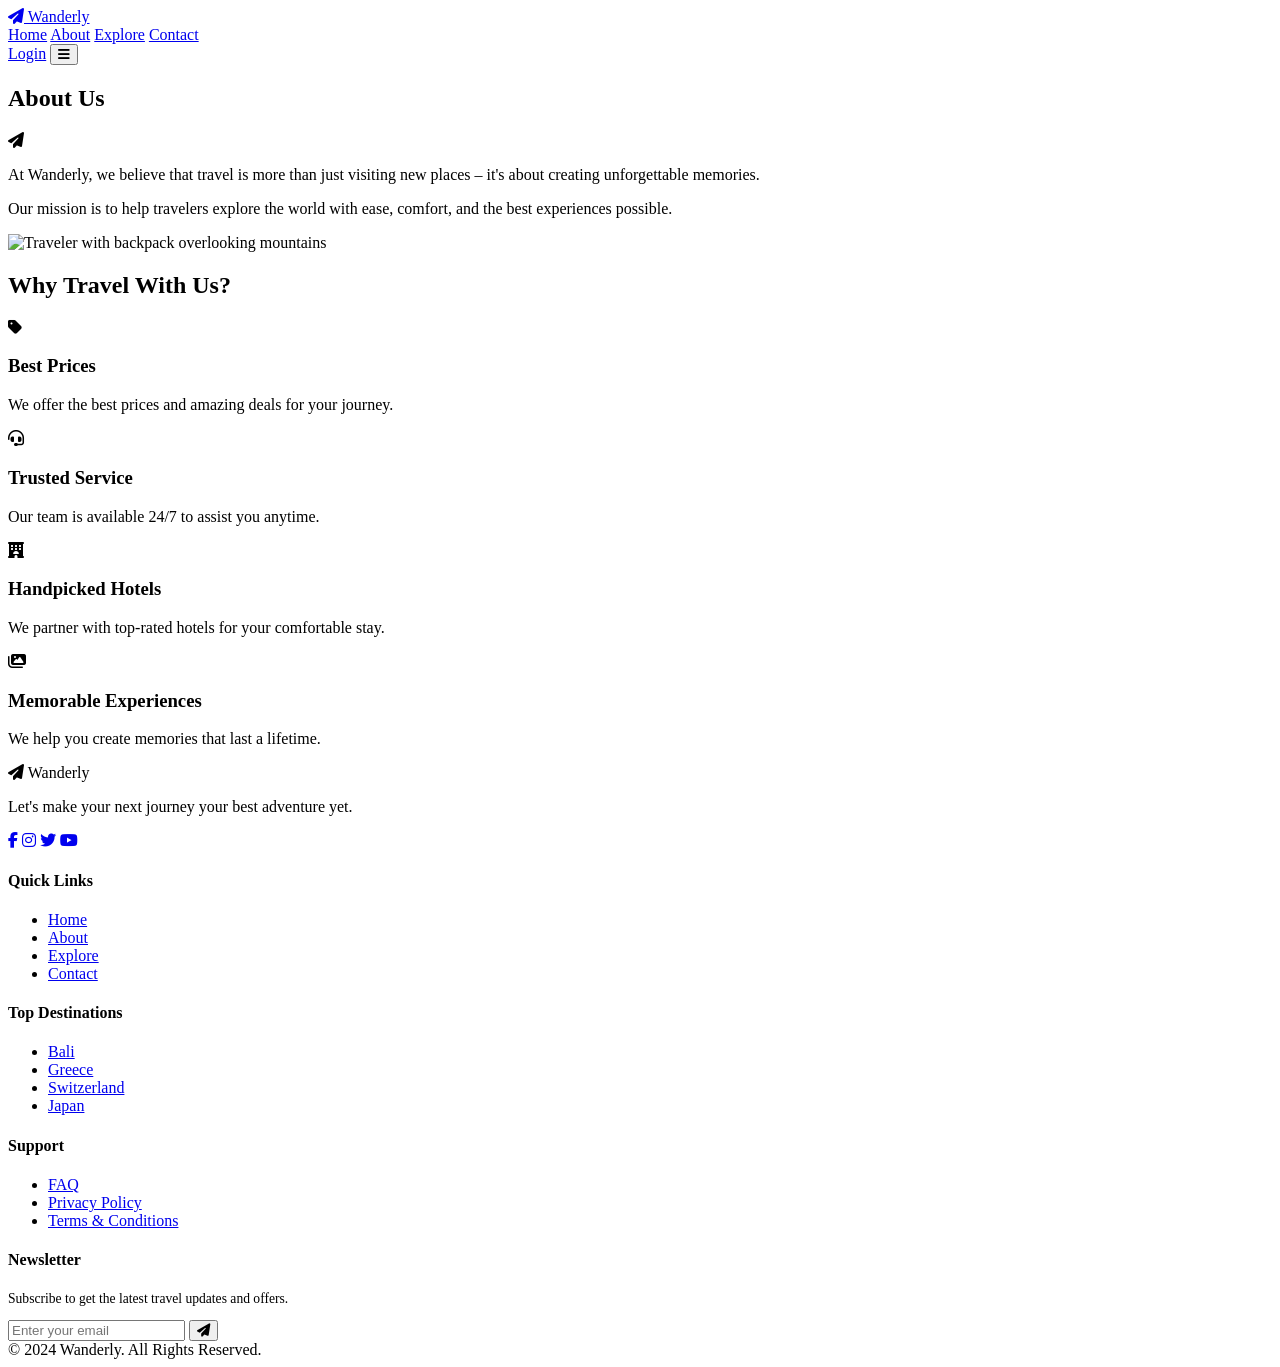
==== about.html @ 31401cce "Initial commit" ====
<!DOCTYPE html>
<html lang="en">
<head>
<meta charset="UTF-8" />
<meta name="viewport" content="width=device-width, initial-scale=1.0" />
<title>About Us | Wanderly</title>
<link rel="preconnect" href="https://fonts.googleapis.com" />
<link href="https://fonts.googleapis.com/css2?family=Inter:wght@400;500;600;700&display=swap" rel="stylesheet" />
<link rel="stylesheet" href="https://cdnjs.cloudflare.com/ajax/libs/font-awesome/6.5.1/css/all.min.css" />
<link rel="stylesheet" href="css/style.css" />
</head>
<body>

<header class="navbar">
  <div class="container">
    <a href="index.html" class="logo"><i class="fa-solid fa-paper-plane icon"></i> Wanderly</a>
    <nav class="nav-links" id="navLinks">
      <a href="index.html">Home</a>
      <a href="about.html" class="active">About</a>
      <a href="explore.html">Explore</a>
      <a href="contact.html">Contact</a>
    </nav>
    <div class="nav-actions">
      <a href="login.html" class="btn btn-primary">Login</a>
      <button class="nav-toggle" id="navToggle" aria-label="Toggle menu"><i class="fa-solid fa-bars"></i></button>
    </div>
  </div>
</header>

<section class="about-hero">
  <div class="container">
    <div>
      <h1>About Us</h1>
      <div class="eyebrow-line"><span class="bar"></span><i class="fa-solid fa-paper-plane icon"></i></div>
      <p>At Wanderly, we believe that travel is more than just visiting new places – it's about creating unforgettable memories.</p>
      <p>Our mission is to help travelers explore the world with ease, comfort, and the best experiences possible.</p>
    </div>
    <div class="img-wrap img-order">
      <img src="https://images.unsplash.com/photo-1551632811-561732d1e306?auto=format&fit=crop&w=800&q=80" alt="Traveler with backpack overlooking mountains">
    </div>
  </div>
</section>

<section class="why-us">
  <div class="container">
    <h2>Why Travel With Us?</h2>
    <div class="why-grid">
      <div class="why-card">
        <div class="icon-badge"><i class="fa-solid fa-tag"></i></div>
        <h3>Best Prices</h3>
        <p>We offer the best prices and amazing deals for your journey.</p>
      </div>
      <div class="why-card">
        <div class="icon-badge"><i class="fa-solid fa-headset"></i></div>
        <h3>Trusted Service</h3>
        <p>Our team is available 24/7 to assist you anytime.</p>
      </div>
      <div class="why-card">
        <div class="icon-badge"><i class="fa-solid fa-hotel"></i></div>
        <h3>Handpicked Hotels</h3>
        <p>We partner with top-rated hotels for your comfortable stay.</p>
      </div>
      <div class="why-card">
        <div class="icon-badge"><i class="fa-solid fa-images"></i></div>
        <h3>Memorable Experiences</h3>
        <p>We help you create memories that last a lifetime.</p>
      </div>
    </div>
  </div>
</section>

<footer class="site-footer">
  <div class="container footer-grid">
    <div class="footer-brand">
      <div class="logo"><i class="fa-solid fa-paper-plane icon"></i> Wanderly</div>
      <p>Let's make your next journey your best adventure yet.</p>
      <div class="footer-social">
        <a href="#"><i class="fa-brands fa-facebook-f"></i></a>
        <a href="#"><i class="fa-brands fa-instagram"></i></a>
        <a href="#"><i class="fa-brands fa-twitter"></i></a>
        <a href="#"><i class="fa-brands fa-youtube"></i></a>
      </div>
    </div>
    <div>
      <h4>Quick Links</h4>
      <ul>
        <li><a href="index.html">Home</a></li>
        <li><a href="about.html">About</a></li>
        <li><a href="explore.html">Explore</a></li>
        <li><a href="contact.html">Contact</a></li>
      </ul>
    </div>
    <div>
      <h4>Top Destinations</h4>
      <ul>
        <li><a href="explore.html">Bali</a></li>
        <li><a href="explore.html">Greece</a></li>
        <li><a href="explore.html">Switzerland</a></li>
        <li><a href="explore.html">Japan</a></li>
      </ul>
    </div>
    <div>
      <h4>Support</h4>
      <ul>
        <li><a href="#">FAQ</a></li>
        <li><a href="#">Privacy Policy</a></li>
        <li><a href="#">Terms &amp; Conditions</a></li>
      </ul>
    </div>
    <div>
      <h4>Newsletter</h4>
      <p style="font-size:0.85rem;">Subscribe to get the latest travel updates and offers.</p>
      <form class="newsletter-form">
        <input type="email" placeholder="Enter your email" required>
        <button type="submit"><i class="fa-solid fa-paper-plane"></i></button>
      </form>
    </div>
  </div>
  <div class="footer-bottom">&copy; 2024 Wanderly. All Rights Reserved.</div>
</footer>

<script src="js/main.js"></script>
</body>
</html>
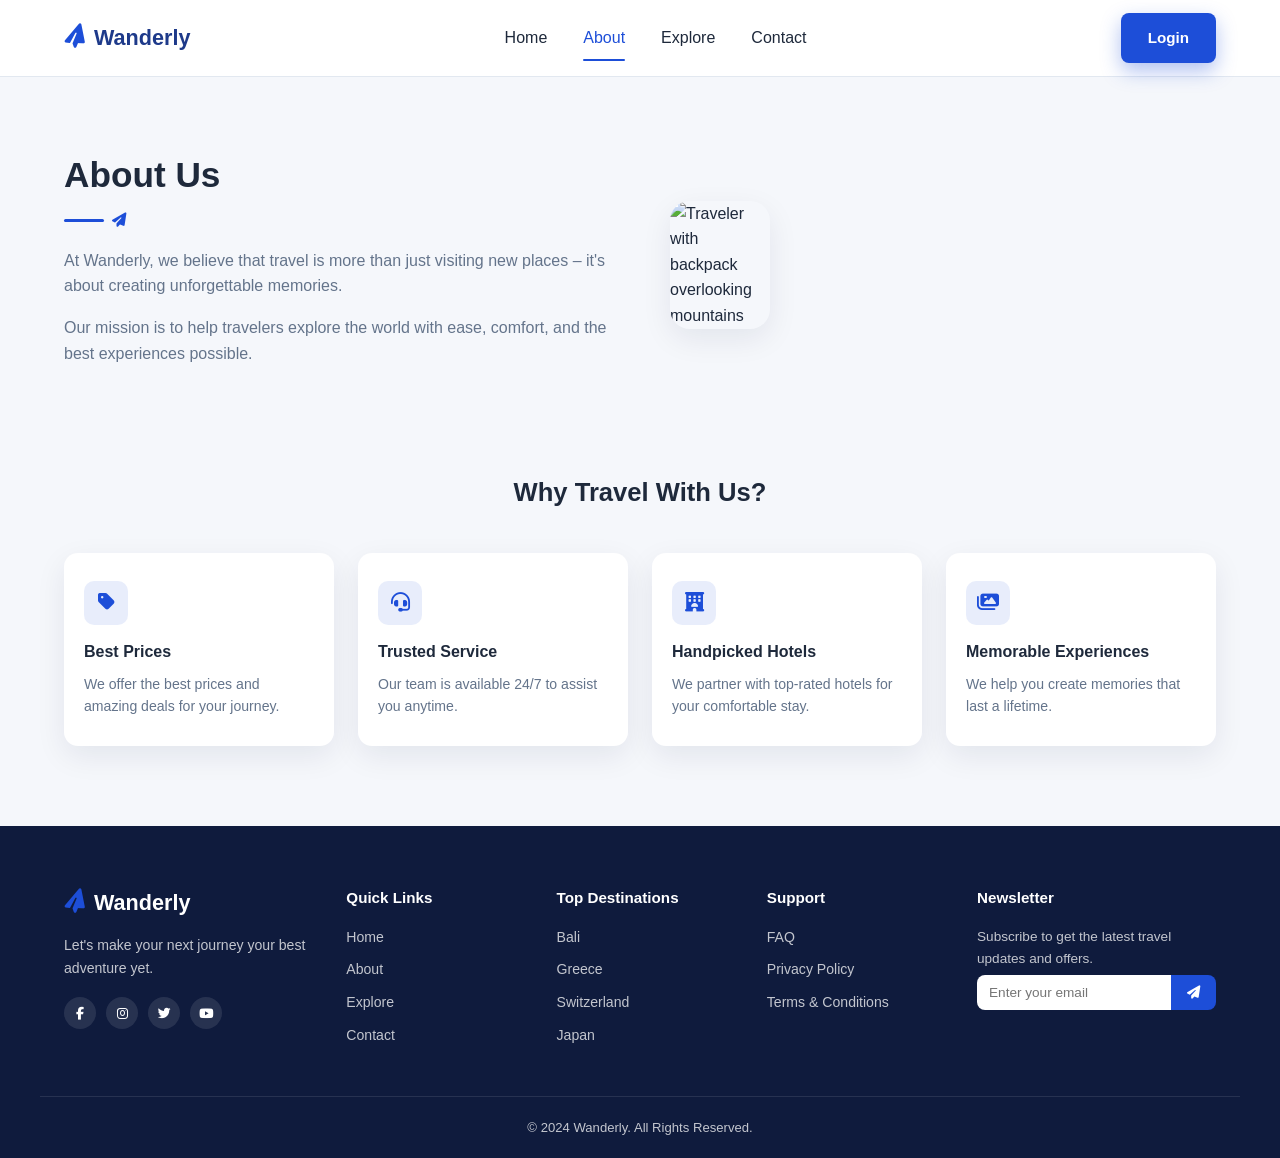
==== commit 59fd2347: "Fix stylesheet and script paths" ====
--- a/about.html
+++ b/about.html
@@ -7,7 +7,7 @@
 <link rel="preconnect" href="https://fonts.googleapis.com" />
 <link href="https://fonts.googleapis.com/css2?family=Inter:wght@400;500;600;700&display=swap" rel="stylesheet" />
 <link rel="stylesheet" href="https://cdnjs.cloudflare.com/ajax/libs/font-awesome/6.5.1/css/all.min.css" />
-<link rel="stylesheet" href="css/style.css" />
+<link rel="stylesheet" href="style.css" />
 </head>
 <body>
 
@@ -119,6 +119,6 @@
   <div class="footer-bottom">&copy; 2024 Wanderly. All Rights Reserved.</div>
 </footer>
 
-<script src="js/main.js"></script>
+<script src="main.js"></script>
 </body>
 </html>
--- a/style.css
+++ b/style.css
@@ -0,0 +1,896 @@
+/* =========================================================
+   Wanderly — shared stylesheet
+   ========================================================= */
+
+:root {
+  --primary: #1d4ed8;
+  --primary-dark: #1e3a8a;
+  --navy: #0f1b3d;
+  --text-dark: #1e293b;
+  --text-gray: #64748b;
+  --bg-light: #f5f7fb;
+  --border: #e2e8f0;
+  --white: #ffffff;
+  --radius-sm: 8px;
+  --radius-md: 14px;
+  --radius-lg: 20px;
+  --shadow: 0 10px 30px rgba(15, 27, 61, 0.08);
+  --max-width: 1200px;
+}
+
+* {
+  margin: 0;
+  padding: 0;
+  box-sizing: border-box;
+}
+
+html {
+  scroll-behavior: smooth;
+}
+
+body {
+  font-family: "Inter", -apple-system, BlinkMacSystemFont, "Segoe UI", sans-serif;
+  color: var(--text-dark);
+  background: var(--bg-light);
+  line-height: 1.6;
+}
+
+a {
+  text-decoration: none;
+  color: inherit;
+}
+
+ul {
+  list-style: none;
+}
+
+img {
+  max-width: 100px;
+  display: block;
+}
+
+button, input, textarea {
+  font-family: inherit;
+}
+
+.container {
+  max-width: var(--max-width);
+  margin: 0 auto;
+  padding: 0 24px;
+}
+
+/* ---------- Buttons ---------- */
+.btn {
+  display: inline-flex;
+  align-items: center;
+  justify-content: center;
+  gap: 8px;
+  padding: 12px 26px;
+  border-radius: var(--radius-sm);
+  font-weight: 600;
+  font-size: 0.95rem;
+  border: 1px solid transparent;
+  cursor: pointer;
+  transition: transform 0.15s ease, box-shadow 0.15s ease, background 0.15s ease;
+}
+
+.btn:hover {
+  transform: translateY(-2px);
+}
+
+.btn-primary {
+  background: var(--primary);
+  color: var(--white);
+  box-shadow: 0 8px 20px rgba(29, 78, 216, 0.35);
+}
+
+.btn-primary:hover {
+  background: var(--primary-dark);
+}
+
+.btn-outline {
+  background: rgba(255, 255, 255, 0.15);
+  color: var(--white);
+  border-color: rgba(255, 255, 255, 0.6);
+  backdrop-filter: blur(2px);
+}
+
+.btn-outline:hover {
+  background: rgba(255, 255, 255, 0.28);
+}
+
+.btn-block {
+  width: 100%;
+}
+
+/* ---------- Navbar ---------- */
+.navbar {
+  position: sticky;
+  top: 0;
+  z-index: 100;
+  background: var(--white);
+  border-bottom: 1px solid var(--border);
+}
+
+.navbar .container {
+  display: flex;
+  align-items: center;
+  justify-content: space-between;
+  height: 76px;
+}
+
+.logo {
+  display: flex;
+  align-items: center;
+  gap: 8px;
+  font-size: 1.35rem;
+  font-weight: 700;
+  color: var(--primary-dark);
+}
+
+.logo .icon {
+  color: var(--primary);
+  transform: rotate(-20deg);
+}
+
+.nav-links {
+  display: flex;
+  gap: 36px;
+  font-weight: 500;
+  color: var(--text-dark);
+}
+
+.nav-links a {
+  position: relative;
+  padding: 6px 0;
+  transition: color 0.15s ease;
+}
+
+.nav-links a:hover {
+  color: var(--primary);
+}
+
+.nav-links a.active {
+  color: var(--primary);
+}
+
+.nav-links a.active::after {
+  content: "";
+  position: absolute;
+  left: 0;
+  right: 0;
+  bottom: -4px;
+  height: 2px;
+  background: var(--primary);
+  border-radius: 2px;
+}
+
+.nav-actions {
+  display: flex;
+  align-items: center;
+  gap: 18px;
+}
+
+.nav-toggle {
+  display: none;
+  background: none;
+  border: none;
+  font-size: 1.6rem;
+  color: var(--primary-dark);
+  cursor: pointer;
+}
+
+/* ---------- Hero (Home) ---------- */
+.hero {
+  position: relative;
+  min-height: 560px;
+  display: flex;
+  align-items: center;
+  color: var(--white);
+  background:
+    linear-gradient(90deg, rgba(10, 20, 45, 0.72) 15%, rgba(10, 20, 45, 0.15) 65%),
+    url("https://images.unsplash.com/photo-1506905925346-21bda4d32df4?auto=format&fit=crop&w=1600&q=80")
+      center/cover no-repeat;
+}
+
+.hero-content {
+  max-width: 560px;
+  padding: 100px 0 140px;
+}
+
+.hero-content h1 {
+  font-size: 3rem;
+  line-height: 1.15;
+  font-weight: 700;
+  margin-bottom: 18px;
+}
+
+.hero-content p {
+  font-size: 1.05rem;
+  color: rgba(255, 255, 255, 0.88);
+  margin-bottom: 28px;
+  max-width: 460px;
+}
+
+.hero-buttons {
+  display: flex;
+  gap: 16px;
+}
+
+/* ---------- Search bar ---------- */
+.search-bar {
+  position: relative;
+  z-index: 5;
+  max-width: 1000px;
+  margin: -46px auto 0;
+  background: var(--white);
+  border-radius: var(--radius-md);
+  box-shadow: var(--shadow);
+  padding: 22px 28px;
+  display: grid;
+  grid-template-columns: repeat(4, 1fr) auto;
+  gap: 20px;
+  align-items: end;
+}
+
+.search-field {
+  display: flex;
+  flex-direction: column;
+  gap: 6px;
+  border-right: 1px solid var(--border);
+  padding-right: 16px;
+}
+
+.search-field:last-of-type {
+  border-right: none;
+}
+
+.search-field label {
+  display: flex;
+  align-items: center;
+  gap: 6px;
+  font-size: 0.82rem;
+  font-weight: 600;
+  color: var(--text-dark);
+}
+
+.search-field span {
+  font-size: 0.88rem;
+  color: var(--text-gray);
+}
+
+.search-bar .btn {
+  height: 46px;
+  white-space: nowrap;
+}
+
+/* ---------- Section headings ---------- */
+.section {
+  padding: 70px 0;
+}
+
+.section-header {
+  display: flex;
+  align-items: baseline;
+  justify-content: space-between;
+  margin-bottom: 32px;
+}
+
+.section-header h2 {
+  font-size: 1.6rem;
+  font-weight: 700;
+}
+
+.section-header .view-all {
+  color: var(--primary);
+  font-weight: 600;
+  font-size: 0.92rem;
+}
+
+.eyebrow-line {
+  display: flex;
+  align-items: center;
+  gap: 8px;
+  margin: 10px 0 20px;
+}
+
+.eyebrow-line .bar {
+  width: 40px;
+  height: 3px;
+  background: var(--primary);
+  border-radius: 2px;
+}
+
+.eyebrow-line .icon {
+  color: var(--primary);
+  font-size: 0.9rem;
+}
+
+/* ---------- Destination cards ---------- */
+.destination-grid {
+  display: grid;
+  grid-template-columns: repeat(4, 1fr);
+  gap: 24px;
+}
+
+.destination-card {
+  background: var(--white);
+  border-radius: var(--radius-md);
+  overflow: hidden;
+  box-shadow: var(--shadow);
+  transition: transform 0.2s ease, box-shadow 0.2s ease;
+}
+
+.destination-card:hover {
+  transform: translateY(-6px);
+  box-shadow: 0 16px 34px rgba(15, 27, 61, 0.14);
+}
+
+.destination-card .thumb {
+  height: 160px;
+  overflow: hidden;
+}
+
+.destination-card .thumb img {
+  width: 100%;
+  height: 100%;
+  object-fit: cover;
+  transition: transform 0.35s ease;
+}
+
+.destination-card:hover .thumb img {
+  transform: scale(1.06);
+}
+
+.destination-card .info {
+  padding: 14px 16px 18px;
+}
+
+.destination-card h3 {
+  font-size: 1rem;
+  font-weight: 700;
+  margin-bottom: 4px;
+}
+
+.destination-card .price {
+  font-size: 0.85rem;
+  color: var(--text-gray);
+}
+
+.destination-card .price strong {
+  color: var(--primary);
+  font-weight: 700;
+}
+
+/* ---------- Explore filter chips ---------- */
+.filter-row {
+  display: flex;
+  justify-content: center;
+  gap: 12px;
+  flex-wrap: wrap;
+  margin-bottom: 40px;
+}
+
+.filter-chip {
+  padding: 10px 22px;
+  border-radius: 999px;
+  border: 1px solid var(--border);
+  background: var(--white);
+  font-weight: 600;
+  font-size: 0.9rem;
+  color: var(--text-dark);
+  cursor: pointer;
+  transition: all 0.15s ease;
+}
+
+.filter-chip:hover {
+  border-color: var(--primary);
+  color: var(--primary);
+}
+
+.filter-chip.active {
+  background: var(--primary);
+  border-color: var(--primary);
+  color: var(--white);
+}
+
+.page-title {
+  text-align: center;
+  margin-bottom: 8px;
+}
+
+.page-title h1 {
+  font-size: 2rem;
+  font-weight: 700;
+}
+
+.page-title .icon {
+  color: var(--primary);
+}
+
+/* ---------- About page ---------- */
+.about-hero {
+  padding: 70px 0 30px;
+}
+
+.about-hero .container {
+  display: grid;
+  grid-template-columns: 1fr 1fr;
+  gap: 60px;
+  align-items: center;
+}
+
+.about-hero h1 {
+  font-size: 2.2rem;
+  font-weight: 700;
+  margin-bottom: 10px;
+}
+
+.about-hero p {
+  color: var(--text-gray);
+  margin-bottom: 16px;
+}
+
+.about-hero .img-wrap img {
+  border-radius: var(--radius-lg);
+  box-shadow: var(--shadow);
+}
+
+.why-us {
+  text-align: center;
+  padding: 60px 0 80px;
+}
+
+.why-us h2 {
+  font-size: 1.6rem;
+  font-weight: 700;
+  margin-bottom: 40px;
+}
+
+.why-grid {
+  display: grid;
+  grid-template-columns: repeat(4, 1fr);
+  gap: 24px;
+}
+
+.why-card {
+  background: var(--white);
+  border-radius: var(--radius-md);
+  padding: 28px 20px;
+  box-shadow: var(--shadow);
+  text-align: left;
+}
+
+.why-card .icon-badge {
+  width: 44px;
+  height: 44px;
+  border-radius: 10px;
+  background: rgba(29, 78, 216, 0.1);
+  color: var(--primary);
+  display: flex;
+  align-items: center;
+  justify-content: center;
+  font-size: 1.2rem;
+  margin-bottom: 14px;
+}
+
+.why-card h3 {
+  font-size: 1rem;
+  font-weight: 700;
+  margin-bottom: 8px;
+}
+
+.why-card p {
+  font-size: 0.88rem;
+  color: var(--text-gray);
+}
+
+/* ---------- Auth (Login) page ---------- */
+.auth-shell {
+  min-height: calc(100vh - 76px);
+  display: grid;
+  grid-template-columns: 1.15fr 1fr;
+}
+
+.auth-visual {
+  position: relative;
+  color: var(--white);
+  background:
+    linear-gradient(180deg, rgba(10, 20, 45, 0.35), rgba(10, 20, 45, 0.75)),
+    url("https://images.unsplash.com/photo-1507525428034-b723cf961d3e?auto=format&fit=crop&w=1400&q=80")
+      center/cover no-repeat;
+  display: flex;
+  flex-direction: column;
+  justify-content: space-between;
+  padding: 48px;
+}
+
+.auth-visual .icon {
+  font-size: 1.8rem;
+}
+
+.auth-visual h2 {
+  font-size: 2rem;
+  font-weight: 700;
+  margin-bottom: 10px;
+}
+
+.auth-visual p {
+  color: rgba(255, 255, 255, 0.85);
+  max-width: 340px;
+}
+
+.auth-form-wrap {
+  display: flex;
+  align-items: center;
+  justify-content: center;
+  padding: 48px 24px;
+}
+
+.auth-card {
+  width: 100%;
+  max-width: 380px;
+}
+
+.auth-card h1 {
+  font-size: 1.6rem;
+  font-weight: 700;
+  margin-bottom: 8px;
+}
+
+.auth-card > p {
+  color: var(--text-gray);
+  margin-bottom: 28px;
+  font-size: 0.92rem;
+}
+
+.field-group {
+  margin-bottom: 18px;
+}
+
+.field-group label {
+  display: block;
+  font-size: 0.88rem;
+  font-weight: 600;
+  margin-bottom: 6px;
+}
+
+.field-group input,
+.field-group textarea {
+  width: 100%;
+  padding: 12px 14px;
+  border: 1px solid var(--border);
+  border-radius: var(--radius-sm);
+  font-size: 0.92rem;
+  color: var(--text-dark);
+  background: var(--white);
+  transition: border-color 0.15s ease, box-shadow 0.15s ease;
+}
+
+.field-group input:focus,
+.field-group textarea:focus {
+  outline: none;
+  border-color: var(--primary);
+  box-shadow: 0 0 0 3px rgba(29, 78, 216, 0.15);
+}
+
+.field-group textarea {
+  resize: vertical;
+  min-height: 120px;
+}
+
+.form-row-between {
+  display: flex;
+  align-items: center;
+  justify-content: space-between;
+  margin-bottom: 22px;
+  font-size: 0.88rem;
+}
+
+.remember-me {
+  display: flex;
+  align-items: center;
+  gap: 8px;
+  color: var(--text-gray);
+}
+
+.form-row-between a {
+  color: var(--primary);
+  font-weight: 600;
+}
+
+.auth-switch {
+  text-align: center;
+  margin-top: 20px;
+  font-size: 0.9rem;
+  color: var(--text-gray);
+}
+
+.auth-switch a {
+  color: var(--primary);
+  font-weight: 700;
+}
+
+/* ---------- Contact page ---------- */
+.contact-section {
+  padding: 70px 0;
+}
+
+.contact-grid {
+  display: grid;
+  grid-template-columns: 0.85fr 1.15fr;
+  gap: 50px;
+}
+
+.contact-info h1 {
+  font-size: 2rem;
+  font-weight: 700;
+  margin-bottom: 10px;
+}
+
+.contact-info > p {
+  color: var(--text-gray);
+  margin-bottom: 30px;
+}
+
+.contact-item {
+  display: flex;
+  gap: 16px;
+  margin-bottom: 26px;
+}
+
+.contact-item .icon-badge {
+  width: 44px;
+  height: 44px;
+  flex-shrink: 0;
+  border-radius: 10px;
+  background: rgba(29, 78, 216, 0.1);
+  color: var(--primary);
+  display: flex;
+  align-items: center;
+  justify-content: center;
+  font-size: 1.1rem;
+}
+
+.contact-item h4 {
+  font-size: 0.95rem;
+  font-weight: 700;
+  margin-bottom: 2px;
+}
+
+.contact-item p {
+  color: var(--text-gray);
+  font-size: 0.9rem;
+}
+
+.social-row {
+  display: flex;
+  gap: 12px;
+  margin-top: 10px;
+}
+
+.social-row a,
+.footer-social a {
+  width: 36px;
+  height: 36px;
+  border-radius: 50%;
+  background: var(--primary);
+  color: var(--white);
+  display: flex;
+  align-items: center;
+  justify-content: center;
+  font-size: 0.9rem;
+  transition: background 0.15s ease, transform 0.15s ease;
+}
+
+.social-row a:hover,
+.footer-social a:hover {
+  background: var(--primary-dark);
+  transform: translateY(-2px);
+}
+
+.contact-form-card {
+  background: var(--white);
+  border-radius: var(--radius-md);
+  box-shadow: var(--shadow);
+  padding: 32px;
+}
+
+.form-grid-2 {
+  display: grid;
+  grid-template-columns: 1fr 1fr;
+  gap: 18px;
+}
+
+/* ---------- Footer ---------- */
+.site-footer {
+  background: var(--navy);
+  color: rgba(255, 255, 255, 0.75);
+  padding: 60px 0 0;
+}
+
+.footer-grid {
+  display: grid;
+  grid-template-columns: 1.4fr 1fr 1fr 1fr 1.3fr;
+  gap: 30px;
+  padding-bottom: 40px;
+  border-bottom: 1px solid rgba(255, 255, 255, 0.1);
+}
+
+.footer-grid h4 {
+  color: var(--white);
+  font-size: 0.95rem;
+  margin-bottom: 16px;
+}
+
+.footer-brand .logo {
+  color: var(--white);
+  margin-bottom: 14px;
+}
+
+.footer-brand p {
+  font-size: 0.88rem;
+  margin-bottom: 18px;
+}
+
+.footer-social {
+  display: flex;
+  gap: 10px;
+}
+
+.footer-social a {
+  background: rgba(255, 255, 255, 0.1);
+  width: 32px;
+  height: 32px;
+  font-size: 0.8rem;
+}
+
+.footer-grid ul li {
+  margin-bottom: 10px;
+  font-size: 0.88rem;
+}
+
+.footer-grid ul li a:hover {
+  color: var(--white);
+}
+
+.newsletter-form {
+  display: flex;
+  margin-top: 6px;
+  border-radius: var(--radius-sm);
+  overflow: hidden;
+}
+
+.newsletter-form input {
+  flex: 1;
+  padding: 10px 12px;
+  border: none;
+  font-size: 0.85rem;
+}
+
+.newsletter-form input:focus {
+  outline: none;
+}
+
+.newsletter-form button {
+  background: var(--primary);
+  color: var(--white);
+  border: none;
+  padding: 0 16px;
+  cursor: pointer;
+}
+
+.footer-bottom {
+  text-align: center;
+  font-size: 0.82rem;
+  padding: 20px 0;
+}
+
+/* ---------- Responsive ---------- */
+@media (max-width: 992px) {
+  .destination-grid {
+    grid-template-columns: repeat(2, 1fr);
+  }
+
+  .why-grid {
+    grid-template-columns: repeat(2, 1fr);
+  }
+
+  .footer-grid {
+    grid-template-columns: repeat(2, 1fr);
+  }
+
+  .about-hero .container {
+    grid-template-columns: 1fr;
+  }
+
+  .about-hero .img-order {
+    order: -1;
+  }
+
+  .auth-shell {
+    grid-template-columns: 1fr;
+  }
+
+  .auth-visual {
+    display: none;
+  }
+
+  .contact-grid {
+    grid-template-columns: 1fr;
+  }
+
+  .search-bar {
+    grid-template-columns: repeat(2, 1fr);
+  }
+
+  .search-field {
+    border-right: none;
+    border-bottom: 1px solid var(--border);
+    padding-bottom: 12px;
+  }
+}
+
+@media (max-width: 700px) {
+  .nav-links {
+    position: fixed;
+    top: 76px;
+    left: 0;
+    right: 0;
+    background: var(--white);
+    flex-direction: column;
+    gap: 0;
+    padding: 10px 24px 20px;
+    border-bottom: 1px solid var(--border);
+    transform: translateY(-140%);
+    opacity: 0;
+    pointer-events: none;
+    transition: transform 0.25s ease, opacity 0.25s ease;
+  }
+
+  .nav-links.open {
+    transform: translateY(0);
+    opacity: 1;
+    pointer-events: auto;
+  }
+
+  .nav-links a {
+    padding: 12px 0;
+    border-bottom: 1px solid var(--border);
+  }
+
+  .nav-toggle {
+    display: block;
+  }
+
+  .hero-content h1 {
+    font-size: 2.2rem;
+  }
+
+  .search-bar {
+    grid-template-columns: 1fr;
+    margin: -20px 16px 0;
+  }
+
+  .destination-grid {
+    grid-template-columns: 1fr;
+  }
+
+  .why-grid {
+    grid-template-columns: 1fr;
+  }
+
+  .footer-grid {
+    grid-template-columns: 1fr;
+  }
+
+  .form-grid-2 {
+    grid-template-columns: 1fr;
+  }
+
+  .section-header {
+    flex-direction: column;
+    align-items: flex-start;
+    gap: 8px;
+  }
+}
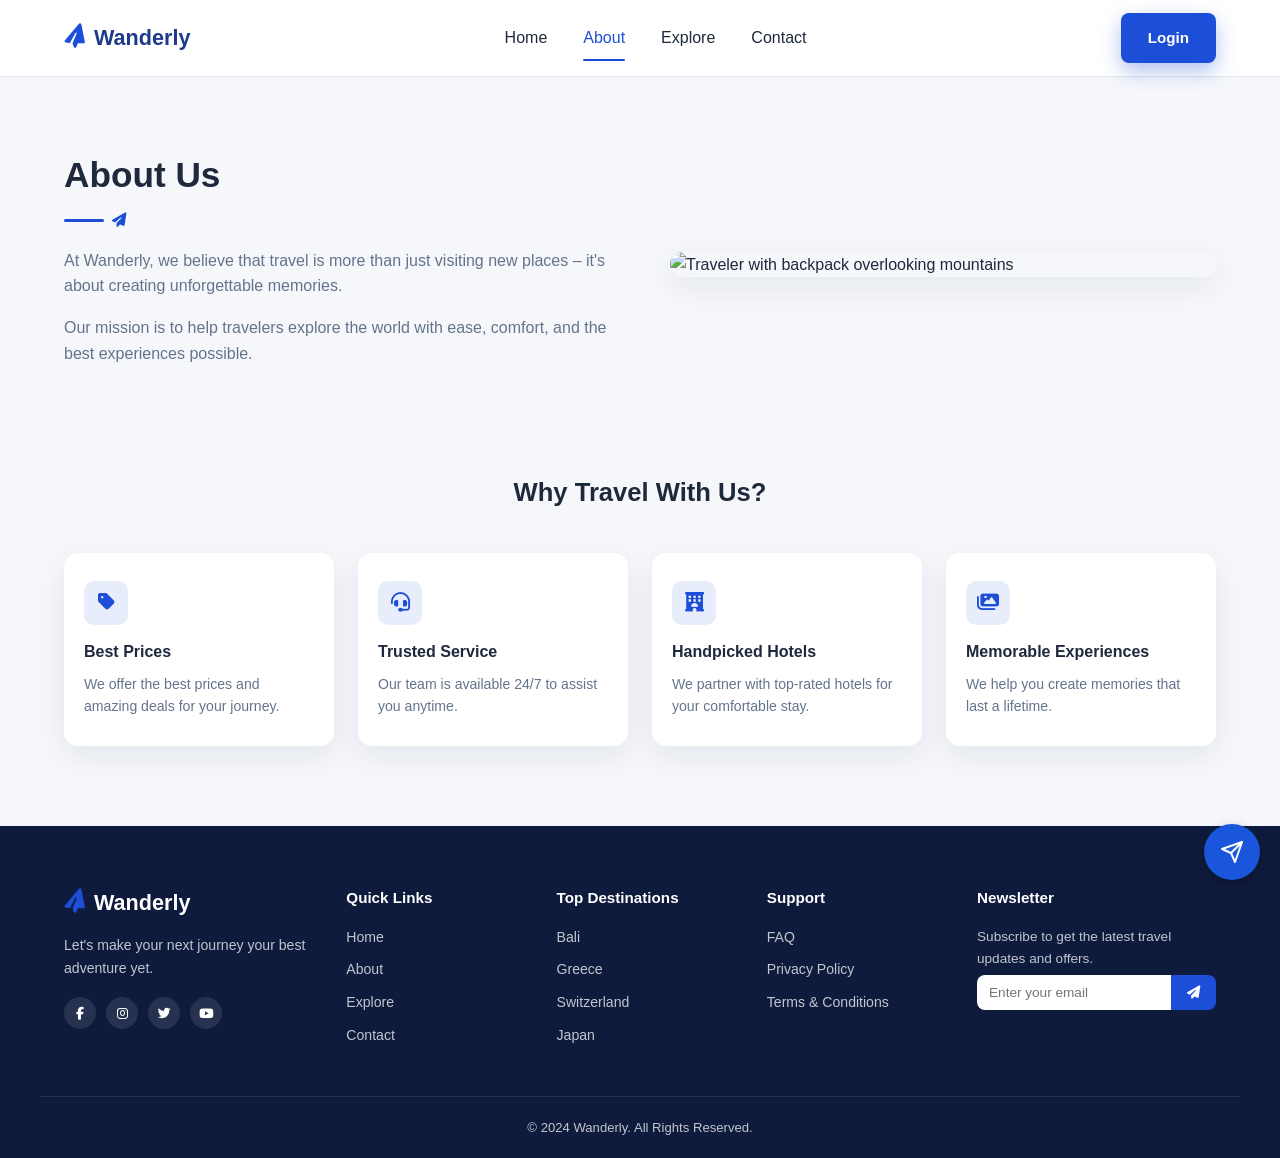
==== commit 735724fd: "Add AI chatbot widget and serverless API" ====
--- a/about.html
+++ b/about.html
@@ -120,5 +120,6 @@
 </footer>
 
 <script src="main.js"></script>
+<script src="chat-widget.js"></script>
 </body>
 </html>
--- a/style.css
+++ b/style.css
@@ -45,7 +45,7 @@
 }
 
 img {
-  max-width: 100px;
+  max-width: 100%;
   display: block;
 }
 
@@ -259,6 +259,56 @@
   color: var(--text-gray);
 }
 
+/* ---------- Countdown banner ---------- */
+.countdown-banner {
+  display: flex;
+  flex-wrap: wrap;
+  align-items: center;
+  justify-content: space-between;
+  gap: 20px;
+  background: linear-gradient(120deg, var(--primary), var(--primary-dark));
+  border-radius: var(--radius-md);
+  padding: 26px 32px;
+  color: var(--white);
+  box-shadow: var(--shadow);
+}
+
+.countdown-text h3 {
+  font-size: 1.1rem;
+  margin-bottom: 4px;
+}
+
+.countdown-text p {
+  font-size: 0.9rem;
+  opacity: 0.9;
+}
+
+.countdown-timer {
+  display: flex;
+  gap: 14px;
+}
+
+.countdown-unit {
+  background: rgba(255, 255, 255, 0.15);
+  border-radius: var(--radius-sm);
+  min-width: 64px;
+  padding: 10px 0;
+  text-align: center;
+}
+
+.countdown-unit span {
+  display: block;
+  font-size: 1.4rem;
+  font-weight: 700;
+}
+
+.countdown-unit small {
+  font-size: 0.7rem;
+  opacity: 0.85;
+  text-transform: uppercase;
+  letter-spacing: 0.04em;
+}
+
 .search-bar .btn {
   height: 46px;
   white-space: nowrap;
@@ -329,6 +379,39 @@
 .destination-card .thumb {
   height: 160px;
   overflow: hidden;
+  position: relative;
+}
+
+.fav-btn {
+  position: absolute;
+  top: 10px;
+  right: 10px;
+  width: 34px;
+  height: 34px;
+  border: none;
+  border-radius: 50%;
+  background: rgba(255, 255, 255, 0.9);
+  color: #64748b;
+  display: flex;
+  align-items: center;
+  justify-content: center;
+  cursor: pointer;
+  transition: transform 0.15s ease, color 0.15s ease;
+}
+
+.fav-btn:hover {
+  transform: scale(1.1);
+}
+
+.fav-btn.active {
+  color: #dc2626;
+}
+
+.empty-state {
+  text-align: center;
+  color: var(--text-gray);
+  padding: 40px 0;
+  grid-column: 1 / -1;
 }
 
 .destination-card .thumb img {
@@ -577,6 +660,33 @@
 .field-group textarea {
   resize: vertical;
   min-height: 120px;
+}
+
+.field-group input.is-invalid,
+.field-group textarea.is-invalid {
+  border-color: #dc2626;
+}
+
+.field-group input.is-invalid:focus,
+.field-group textarea.is-invalid:focus {
+  border-color: #dc2626;
+  box-shadow: 0 0 0 3px rgba(220, 38, 38, 0.15);
+}
+
+.field-group input.is-valid,
+.field-group textarea.is-valid {
+  border-color: #16a34a;
+}
+
+.field-error {
+  display: none;
+  color: #dc2626;
+  font-size: 0.8rem;
+  margin-top: 6px;
+}
+
+.field-error.show {
+  display: block;
 }
 
 .form-row-between {
@@ -845,6 +955,7 @@
     transform: translateY(-140%);
     opacity: 0;
     pointer-events: none;
+  
     transition: transform 0.25s ease, opacity 0.25s ease;
   }
 
